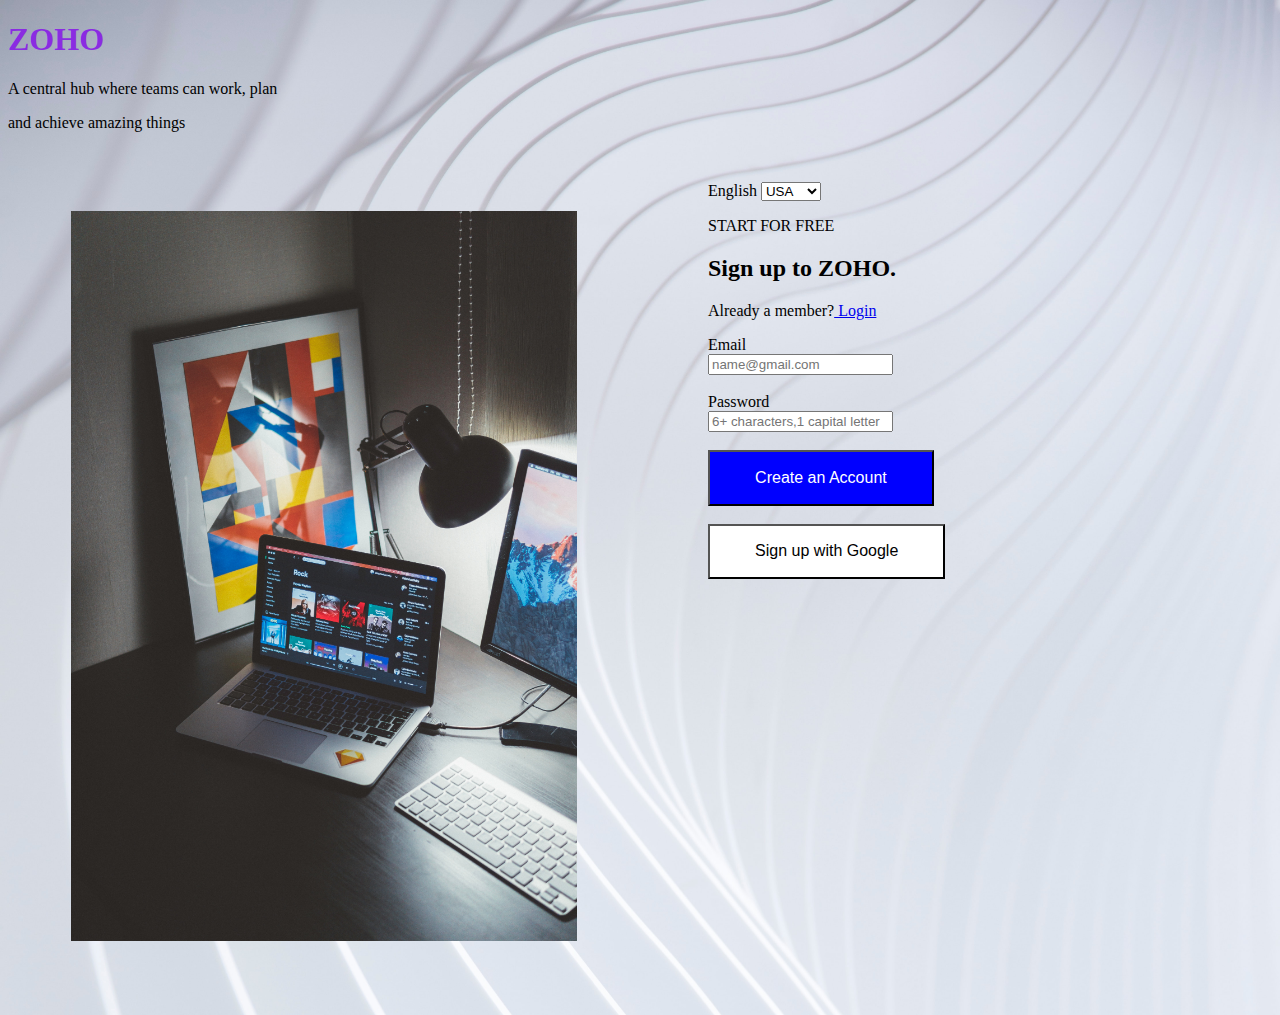
==== index.html @ 1c4fbfc2 "first commit" ====
<!DOCTYPE html>
<html lang="en">
<head>
    <meta charset="UTF-8">
    <meta http-equiv="X-UA-Compatible" content="IE=edge">
    <meta name="viewport" content="width=device-width, initial-scale=1.0">
    <a href="login.html"></a>
    <title>Zoho</title>
    <style>
#ZOHO{
    color: blueviolet;
}
.form{
    margin-left: 700px;
    margin-top: 50px;
}
/* #select{
    margin-top: 700px;
} */
body{
    background-image: url(images/paper.jpg);
    background-size: cover;
    background-repeat: no-repeat;
    
    /* /* width: 50%;
    height: 50%; */
}
.image{
float: left;
clear: left;
margin-left: 0px;
margin-bottom: 10px;
padding: 5%;
}
#button{
    background-color: blue;
    color:white;
    text-align: center;
    font-size: medium;
    padding: 3% 8%;
}
#button2{
    background-color: white;
    color:black;
    text-align: center;
    font-size: medium;
    padding: 3% 8%;
}
    </style>
</head>
<body>
    <h1 id="ZOHO">ZOHO</h1>
<p>A central hub where teams can work, plan</p>
<p>and achieve amazing things</p>
<img src="/images/profile.jpg" width="40%" height="90%"
alt="technology images"
class="image">


<form class="form">
    <label>English</label>
    <select id="select">
    <option>USA</option>
    <option>British</option>
    </select>
    <P>START FOR FREE</P>
    <h2>Sign up to ZOHO.</h2>
    <p>Already a member?<a href="login.html"> Login</a></p>
    <label>Email</label><br/>
    <input type="email" placeholder="name@gmail.com"/>
    <br/>
    <br/>
    <label>Password</label><br/>
    <input type="password" placeholder="6+ characters,1 capital letter"/>
    <br/>
    <br/>
    <!-- <form class="form">
        <form class="form">
            <label>English</label>
        <label>English</label> -->
    <button id="button"><a href="login.html"></a>Create an Account</button>
    <br/>
        <br/>
        <button id="button2">Sign up with Google</button>

</form>
</body>
</html>
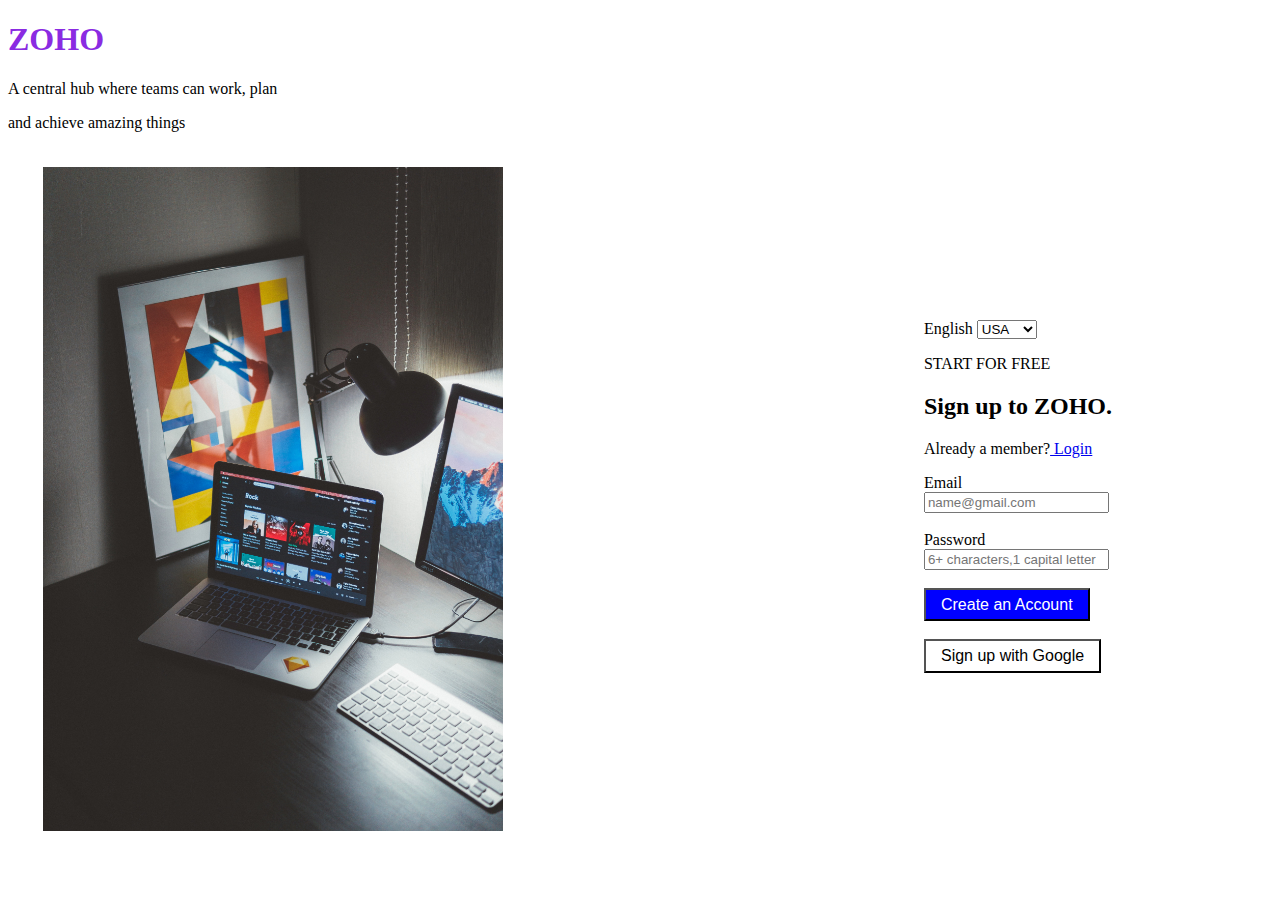
==== commit 0a0170a1: "first commit" ====
--- a/index.html
+++ b/index.html
@@ -4,60 +4,19 @@
     <meta charset="UTF-8">
     <meta http-equiv="X-UA-Compatible" content="IE=edge">
     <meta name="viewport" content="width=device-width, initial-scale=1.0">
-    <a href="login.html"></a>
     <title>Zoho</title>
-    <style>
-#ZOHO{
-    color: blueviolet;
-}
-.form{
-    margin-left: 700px;
-    margin-top: 50px;
-}
-/* #select{
-    margin-top: 700px;
-} */
-body{
-    background-image: url(images/paper.jpg);
-    background-size: cover;
-    background-repeat: no-repeat;
-    
-    /* /* width: 50%;
-    height: 50%; */
-}
-.image{
-float: left;
-clear: left;
-margin-left: 0px;
-margin-bottom: 10px;
-padding: 5%;
-}
-#button{
-    background-color: blue;
-    color:white;
-    text-align: center;
-    font-size: medium;
-    padding: 3% 8%;
-}
-#button2{
-    background-color: white;
-    color:black;
-    text-align: center;
-    font-size: medium;
-    padding: 3% 8%;
-}
-    </style>
+    <link rel="stylesheet" href="style.css">
 </head>
 <body>
     <h1 id="ZOHO">ZOHO</h1>
 <p>A central hub where teams can work, plan</p>
 <p>and achieve amazing things</p>
+<div class="contanier">
 <img src="/images/profile.jpg" width="40%" height="90%"
 alt="technology images"
 class="image">
-
-
-<form class="form">
+<div class="form">
+<form>
     <label>English</label>
     <select id="select">
     <option>USA</option>
@@ -65,7 +24,7 @@
     </select>
     <P>START FOR FREE</P>
     <h2>Sign up to ZOHO.</h2>
-    <p>Already a member?<a href="login.html"> Login</a></p>
+    <p>Already a member?<a href="About/login.html"> Login</a></p>
     <label>Email</label><br/>
     <input type="email" placeholder="name@gmail.com"/>
     <br/>
@@ -74,15 +33,12 @@
     <input type="password" placeholder="6+ characters,1 capital letter"/>
     <br/>
     <br/>
-    <!-- <form class="form">
-        <form class="form">
-            <label>English</label>
-        <label>English</label> -->
-    <button id="button"><a href="login.html"></a>Create an Account</button>
+    <button id="button"><a href="About/login.html"></a>Create an Account</button>
     <br/>
         <br/>
         <button id="button2">Sign up with Google</button>
-
 </form>
+</div>
+</div>
 </body>
 </html>--- a/style.css
+++ b/style.css
@@ -0,0 +1,34 @@
+#ZOHO{
+    color: blueviolet;
+}
+.contanier{
+    display: flex;
+    padding: 5px 50px 10px 5px;
+    margin: 30px;
+    justify-content:space-between;
+    align-items: center;
+
+}
+
+.form{
+    display: flex;
+    padding: 5px 50px 10px 5px;
+    margin: 30px;
+    justify-content:space-between;
+    align-items: center;
+}
+#button{
+    background-color: blue;
+    color:white;
+    text-align: center;
+    font-size: medium;
+
+    padding: 3% 8%;
+}
+#button2{
+    background-color: white;
+    color:black;
+    text-align: center;
+    font-size: medium;
+    padding: 3% 8%;
+}
